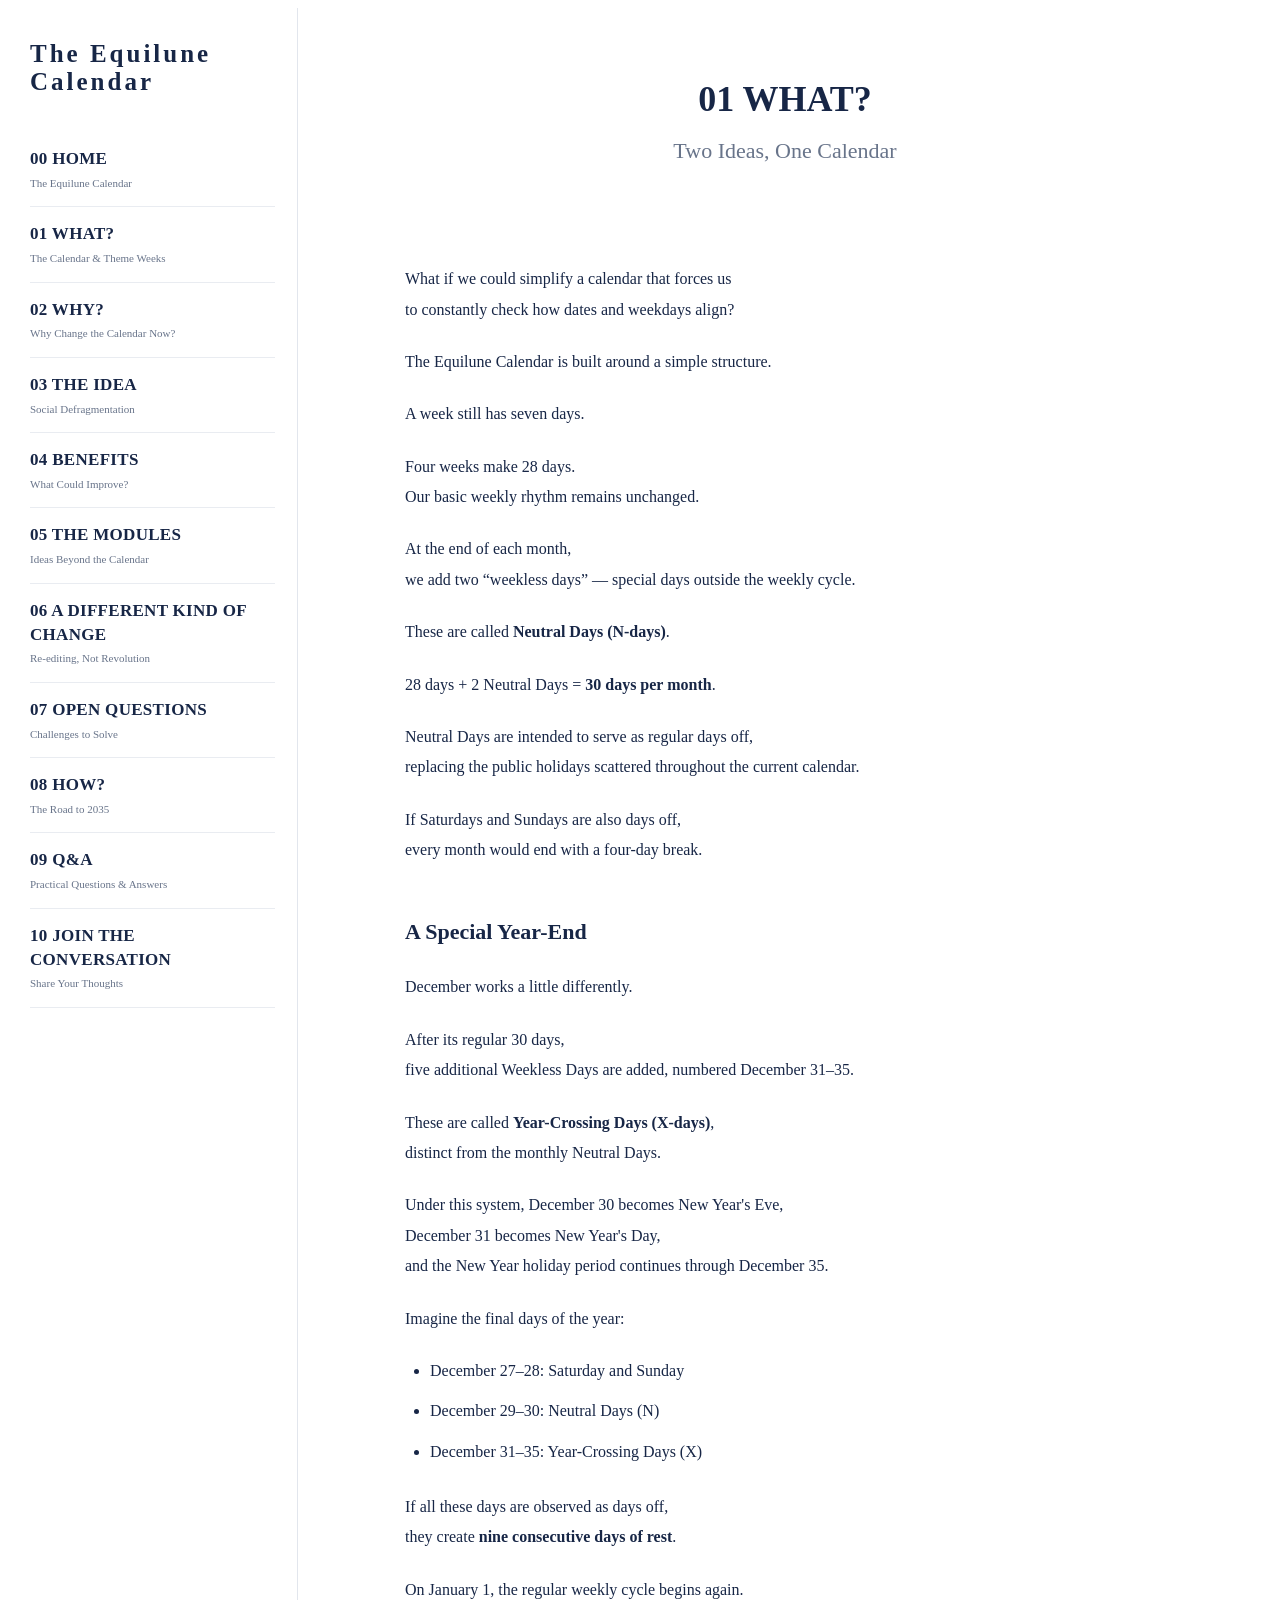
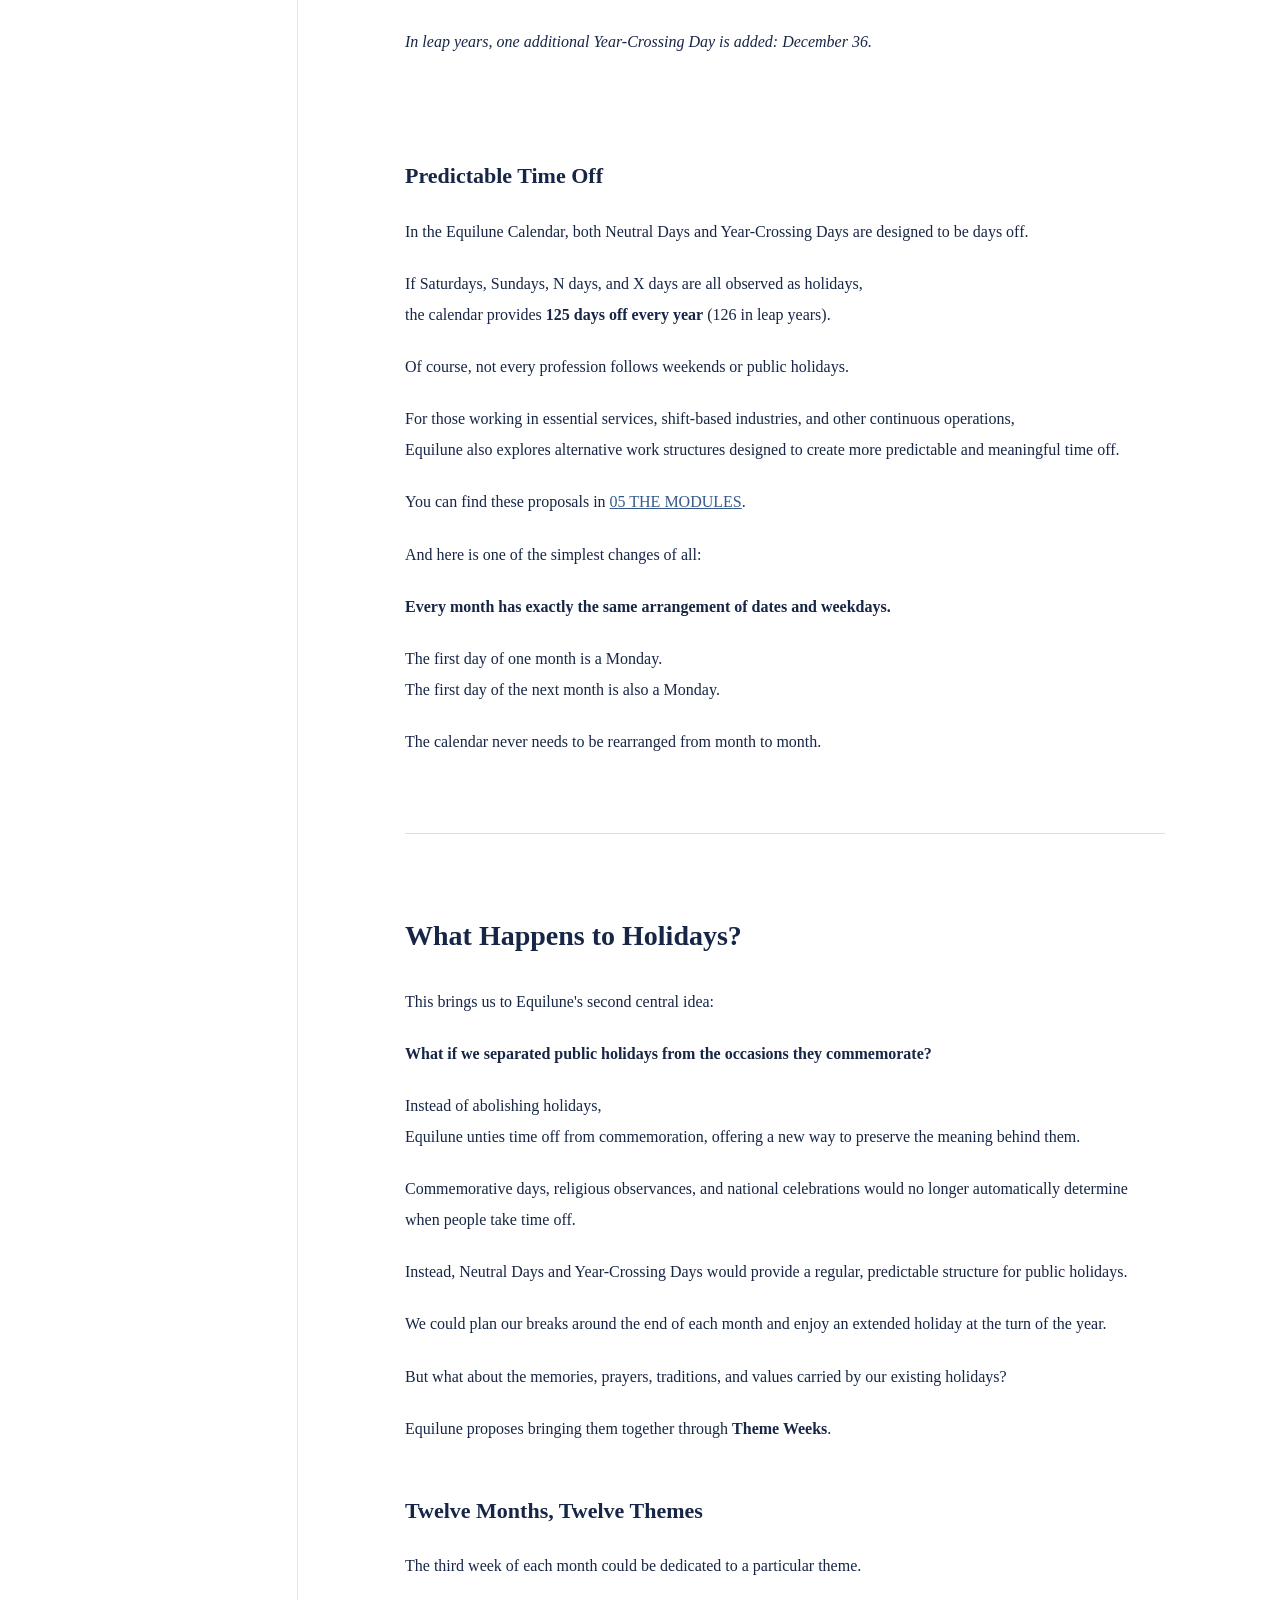
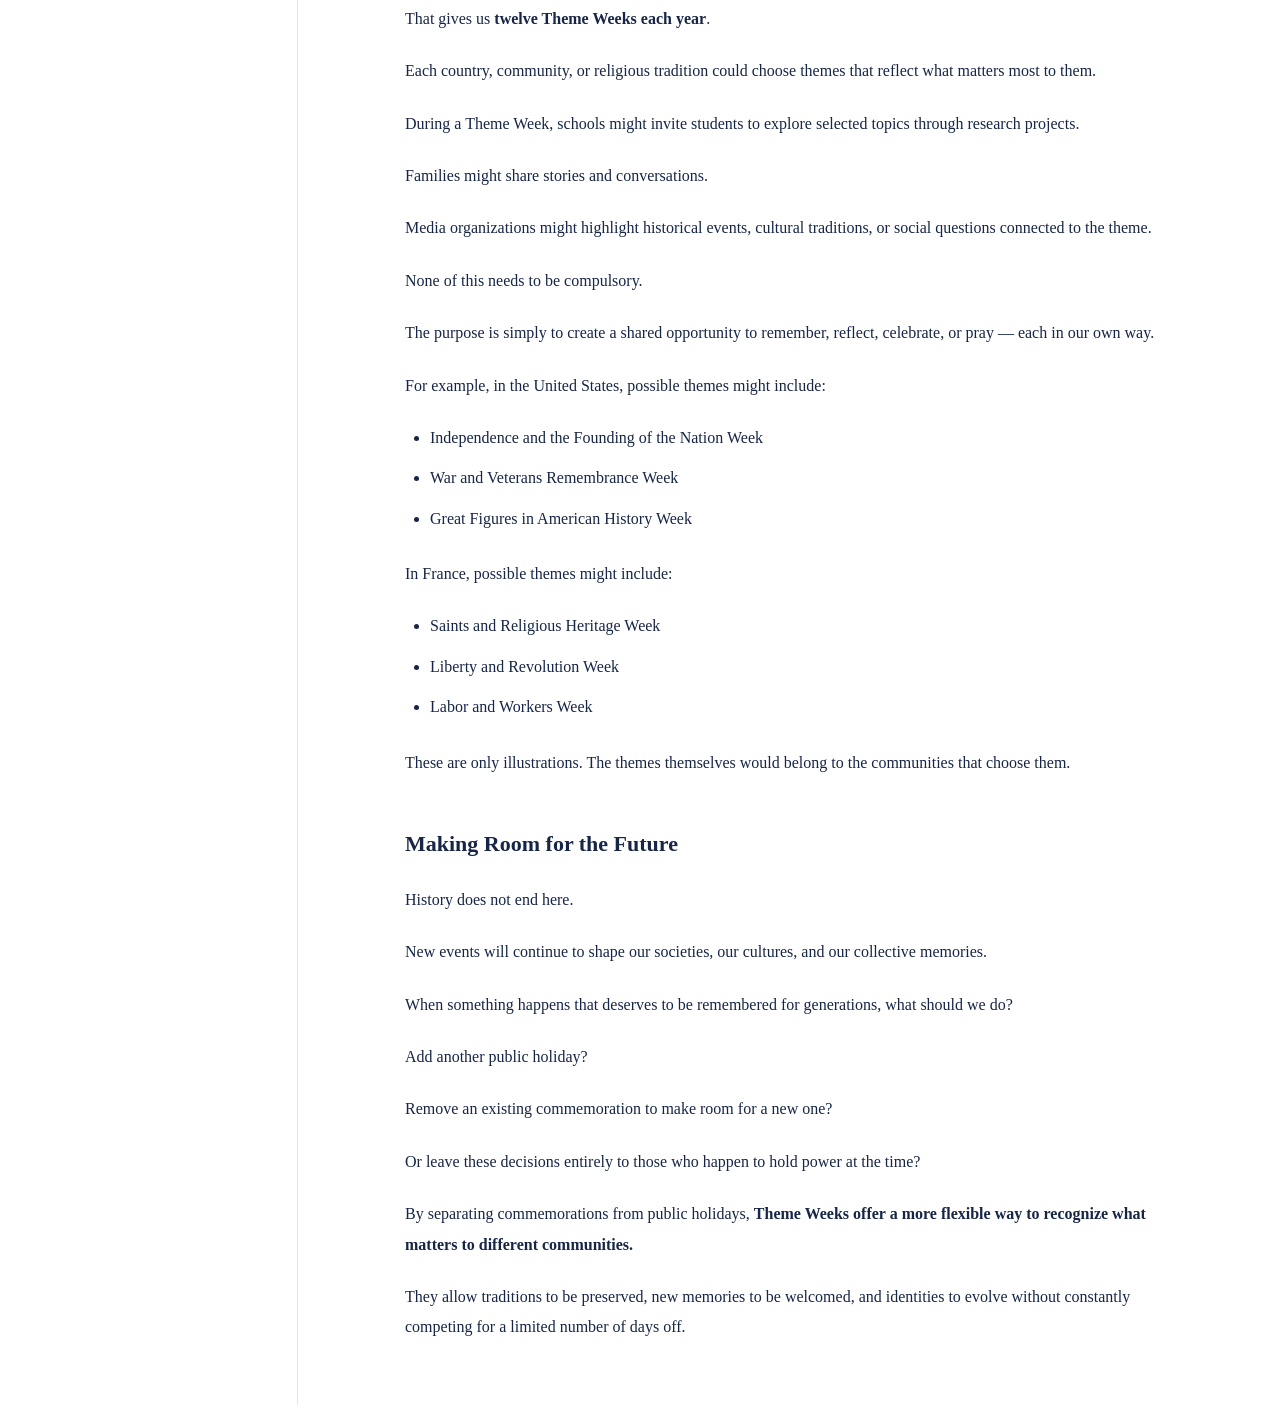
==== 01what.html @ 4f6af160 "Rename what.html to 01what.html" ====
<!DOCTYPE html>
<html lang="en">

<head>
  <meta charset="UTF-8">
  <meta name="viewport" content="width=device-width, initial-scale=1.0">

  <title>What Is the Equilune Calendar? | Equilune</title>
  <meta name="description" content="Discover the Equilune Calendar: twelve equal months, Neutral Days, Year-Crossing Days, and a new way to organize holidays through Theme Weeks.">

  <link rel="stylesheet" href="style.css">
  <link rel="icon" type="image/png" href="/favicon.PNG">
  <link rel="apple-touch-icon" href="/apple-touch-icon.PNG">
</head>

<body>

<div class="site-layout">

  <!-- PC用サイドメニュー -->
  <aside class="sidebar">
    <a href="index.html" class="site-logo">The Equilune Calendar</a>

    <nav class="site-nav" aria-label="Main navigation">
      <a href="index.html"><span class="nav-title">00 HOME</span><span class="nav-subtitle">The Equilune Calendar</span></a>
      <a href="what.html"><span class="nav-title">01 WHAT?</span><span class="nav-subtitle">The Calendar &amp; Theme Weeks</span></a>
      <a href="why.html"><span class="nav-title">02 WHY?</span><span class="nav-subtitle">Why Change the Calendar Now?</span></a>
      <a href="idea.html"><span class="nav-title">03 THE IDEA</span><span class="nav-subtitle">Social Defragmentation</span></a>
      <a href="benefits.html"><span class="nav-title">04 BENEFITS</span><span class="nav-subtitle">What Could Improve?</span></a>
      <a href="modules.html"><span class="nav-title">05 THE MODULES</span><span class="nav-subtitle">Ideas Beyond the Calendar</span></a>
      <a href="change.html"><span class="nav-title">06 A DIFFERENT KIND OF CHANGE</span><span class="nav-subtitle">Re-editing, Not Revolution</span></a>
      <a href="questions.html"><span class="nav-title">07 OPEN QUESTIONS</span><span class="nav-subtitle">Challenges to Solve</span></a>
      <a href="how.html"><span class="nav-title">08 HOW?</span><span class="nav-subtitle">The Road to 2035</span></a>
      <a href="qa.html"><span class="nav-title">09 Q&amp;A</span><span class="nav-subtitle">Practical Questions &amp; Answers</span></a>
      <a href="join.html"><span class="nav-title">10 JOIN THE CONVERSATION</span><span class="nav-subtitle">Share Your Thoughts</span></a>
    </nav>
  </aside>

  <!-- スマホ用ヘッダー -->
  <header class="mobile-header">
    <a href="index.html" class="site-logo">The Equilune Calendar</a>

    <details class="mobile-menu">
      <summary aria-label="Open navigation menu">☰</summary>

      <nav class="site-nav" aria-label="Mobile navigation">
        <a href="index.html"><span class="nav-title">00 HOME</span><span class="nav-subtitle">The Equilune Calendar</span></a>
        <a href="what.html"><span class="nav-title">01 WHAT?</span><span class="nav-subtitle">The Calendar &amp; Theme Weeks</span></a>
        <a href="why.html"><span class="nav-title">02 WHY?</span><span class="nav-subtitle">Why Change the Calendar Now?</span></a>
        <a href="idea.html"><span class="nav-title">03 THE IDEA</span><span class="nav-subtitle">Social Defragmentation</span></a>
        <a href="benefits.html"><span class="nav-title">04 BENEFITS</span><span class="nav-subtitle">What Could Improve?</span></a>
        <a href="modules.html"><span class="nav-title">05 THE MODULES</span><span class="nav-subtitle">Ideas Beyond the Calendar</span></a>
        <a href="change.html"><span class="nav-title">06 A DIFFERENT KIND OF CHANGE</span><span class="nav-subtitle">Re-editing, Not Revolution</span></a>
        <a href="questions.html"><span class="nav-title">07 OPEN QUESTIONS</span><span class="nav-subtitle">Challenges to Solve</span></a>
        <a href="how.html"><span class="nav-title">08 HOW?</span><span class="nav-subtitle">The Road to 2035</span></a>
        <a href="qa.html"><span class="nav-title">09 Q&amp;A</span><span class="nav-subtitle">Practical Questions &amp; Answers</span></a>
        <a href="join.html"><span class="nav-title">10 JOIN THE CONVERSATION</span><span class="nav-subtitle">Share Your Thoughts</span></a>
      </nav>
    </details>
  </header>

  <!-- 本文 -->
  <main class="main-content">

    <article class="equilune-article">

      <h1>01 WHAT?</h1>
      <h2 class="page-subtitle">Two Ideas, One Calendar</h2>

      <div class="article-body">

        <p>What if we could simplify a calendar that forces us <br>to constantly check how dates and weekdays align?</p>

        <p>The Equilune Calendar is built around a simple structure.</p>

        <p>A week still has seven days.</p>

        <p>Four weeks make 28 days. <br>Our basic weekly rhythm remains unchanged.</p>

        <p>At the end of each month, <br>we add two “weekless days” — special days outside the weekly cycle.</p>

        <p>These are called <strong>Neutral Days (N-days)</strong>.</p>

        <p>28 days + 2 Neutral Days = <strong>30 days per month</strong>.</p>

        <p>Neutral Days are intended to serve as regular days off, <br>replacing the public holidays scattered throughout the current calendar.</p>

        <p>If Saturdays and Sundays are also days off,<br> every month would end with a four-day break.</p>

        <h3>A Special Year-End</h3>

        <p>December works a little differently.</p>

        <p>After its regular 30 days,<br> five additional Weekless Days are added, numbered December 31–35.</p>

        <p>These are called <strong>Year-Crossing Days (X-days)</strong>,<br> distinct from the monthly Neutral Days.</p>

        <p>Under this system, December 30 becomes New Year's Eve,<br>December 31 becomes New Year's Day, <br>and the New Year holiday period continues through December 35.</p>

        <p>Imagine the final days of the year:</p>

        <ul>
          <li>December 27–28: Saturday and Sunday</li>
          <li>December 29–30: Neutral Days (N)</li>
          <li>December 31–35: Year-Crossing Days (X)</li>
        </ul>

        <p>If all these days are observed as days off,<br> they create <strong>nine consecutive days of rest</strong>.</p>

        <p>On January 1, the regular weekly cycle begins again.</p>

        <p><em>In leap years, one additional Year-Crossing Day is added: December 36.</em></p><br>
        <h3>Predictable Time Off</h3>

        <p>In the Equilune Calendar, both Neutral Days and Year-Crossing Days are designed to be days off.</p>

        <p>If Saturdays, Sundays, N days, and X days are all observed as holidays, <br>the calendar provides <strong>125 days off every year</strong> (126 in leap years).</p>

        <p>Of course, not every profession follows weekends or public holidays.</p>

        <p>For those working in essential services, shift-based industries, and other continuous operations, <br>Equilune also explores alternative work structures designed to create more predictable and meaningful time off.</p>

        <p>You can find these proposals in <a href="modules.html">05 THE MODULES</a>.</p>

        <p>And here is one of the simplest changes of all:</p>

        <p><strong>Every month has exactly the same arrangement of dates and weekdays.</strong></p>

        <p>The first day of one month is a Monday. <br>The first day of the next month is also a Monday.</p>

        <p>The calendar never needs to be rearranged from month to month.</p>

        <hr>

        <h2>What Happens to Holidays?</h2>

        <p>This brings us to Equilune's second central idea:</p>

        <p><strong>What if we separated public holidays from the occasions they commemorate?</strong></p>

        <p>Instead of abolishing holidays,<br> Equilune unties time off from commemoration, offering a new way to preserve the meaning behind them.</p>

        <p>Commemorative days, religious observances, and national celebrations would no longer automatically determine when people take time off.</p>

        <p>Instead, Neutral Days and Year-Crossing Days would provide a regular, predictable structure for public holidays.</p>

        <p>We could plan our breaks around the end of each month and enjoy an extended holiday at the turn of the year.</p>

        <p>But what about the memories, prayers, traditions, and values carried by our existing holidays?</p>

        <p>Equilune proposes bringing them together through <strong>Theme Weeks</strong>.</p>

        <h3>Twelve Months, Twelve Themes</h3>

        <p>The third week of each month could be dedicated to a particular theme.</p>

        <p>That gives us <strong>twelve Theme Weeks each year</strong>.</p>

        <p>Each country, community, or religious tradition could choose themes that reflect what matters most to them.</p>

        <p>During a Theme Week, schools might invite students to explore selected topics through research projects.</p>

        <p>Families might share stories and conversations.</p>

        <p>Media organizations might highlight historical events, cultural traditions, or social questions connected to the theme.</p>

        <p>None of this needs to be compulsory.</p>

        <p>The purpose is simply to create a shared opportunity to remember, reflect, celebrate, or pray — each in our own way.</p>

        <p>For example, in the United States, possible themes might include:</p>

        <ul>
          <li>Independence and the Founding of the Nation Week</li>
          <li>War and Veterans Remembrance Week</li>
          <li>Great Figures in American History Week</li>
        </ul>

        <p>In France, possible themes might include:</p>

        <ul>
          <li>Saints and Religious Heritage Week</li>
          <li>Liberty and Revolution Week</li>
          <li>Labor and Workers Week</li>
        </ul>

        <p>These are only illustrations. The themes themselves would belong to the communities that choose them.</p>

        <h3>Making Room for the Future</h3>

        <p>History does not end here.</p>

        <p>New events will continue to shape our societies, our cultures, and our collective memories.</p>

        <p>When something happens that deserves to be remembered for generations, what should we do?</p>

        <p>Add another public holiday?</p>

        <p>Remove an existing commemoration to make room for a new one?</p>

        <p>Or leave these decisions entirely to those who happen to hold power at the time?</p>

        <p>By separating commemorations from public holidays, <strong>Theme Weeks offer a more flexible way to recognize what matters to different communities.</strong></p>

        <p>They allow traditions to be preserved, new memories to be welcomed, and identities to evolve without constantly competing for a limited number of days off.</p>

      </div>

    </article>

  </main>

</div>

</body>
</html>
---- style.css ----
body {
  background-color: white;
  color: #172646;
  text-align: center;
}

img {
  width: 100%;
  max-width: 900px;
  height: auto;
}
/* =========================
   EQUILUNE SITE NAVIGATION
   ========================= */

/* 全体のレイアウト */
.site-layout {
  display: flex;
  min-height: 100vh;
}

/* PC用サイドバー */
.sidebar {
  width: 290px;
  flex-shrink: 0;
  box-sizing: border-box;
  padding: 32px 22px;
  border-right: 1px solid #e2e6ed;
  background: #ffffff;
  text-align: left;
}

/* サイトロゴ */
.site-logo {
  display: block;
  color: #172646;
  font-family: Georgia, serif;
  font-size: 25px;
  letter-spacing: 3px;
  font-weight: bold;
  text-decoration: none;
  margin-bottom: 36px;
}

/* メニュー全体 */
.site-nav {
  display: flex;
  flex-direction: column;
}

/* 各メニュー項目 */
.site-nav a {
  display: block;
  padding: 15px 0;
  border-bottom: 1px solid #e9ecf1;
  text-decoration: none;
  color: #172646;
}

/* 大きなメニュー名 */
.nav-title {
  display: block;
  font-family: Georgia, serif;
  font-size: 17px;
  font-weight: bold;
  line-height: 1.4;
  letter-spacing: 0.3px;
}

/* 小さなサブタイトル */
.nav-subtitle {
  display: block;
  margin-top: 4px;
  font-size: 11px;
  line-height: 1.5;
  color: #68748a;
}

/* マウスを乗せたとき */
.site-nav a:hover {
  color: #637da5;
}

/* 本文 */
.main-content {
  flex: 1;
  min-width: 0;
  box-sizing: border-box;
  padding: 40px 24px;
  text-align: center;
}

/* PCではスマホ用ヘッダーを隠す */
.mobile-header {
  display: none;
}

/* =========================
   MOBILE
   ========================= */

@media (max-width: 768px) {

  .site-layout {
    display: block;
  }

  /* PC用サイドバーを隠す */
  .sidebar {
    display: none;
  }

  /* スマホ用ヘッダー */
  .mobile-header {
    display: flex;
    align-items: center;
    justify-content: space-between;
    padding: 18px 22px;
    border-bottom: 1px solid #e2e6ed;
    position: relative;
    background: white;
    text-align: left;
  }

  .mobile-header .site-logo {
    margin: 0;
    font-size: 21px;
  }

  /* ハンバーガーメニュー */
  .mobile-menu summary {
    list-style: none;
    cursor: pointer;
    font-size: 28px;
    color: #172646;
  }

  .mobile-menu summary::-webkit-details-marker {
    display: none;
  }

  /* 開いたメニュー */
  .mobile-menu nav {
    position: absolute;
    top: 100%;
    left: 0;
    right: 0;
    z-index: 100;
    background: white;
    padding: 12px 25px 30px;
    border-bottom: 1px solid #e2e6ed;
    box-shadow: 0 8px 15px rgba(0, 0, 0, 0.06);
    max-height: 75vh;
    overflow-y: auto;
  }

  .mobile-menu .nav-title {
    font-size: 19px;
  }

  .mobile-menu .nav-subtitle {
    font-size: 12px;
  }

  /* 本文 */
  .main-content {
    padding: 28px 16px;
  }
}

/* =========================
   EQUILUNE ARTICLE PAGES
   ========================= */

.equilune-article {
  max-width: 760px;
  margin: 0 auto;
  color: #172646;
}

.equilune-article h1 {
  font-family: Georgia, serif;
  font-size: 36px;
  margin-bottom: 12px;
  text-align: center;
}

.equilune-article .page-subtitle {
  font-family: Georgia, serif;
  font-size: 22px;
  font-weight: normal;
  text-align: center;
  margin-bottom: 100px;
  color: #68748a;
}

.article-body {
  text-align: left;
  font-size: 16px;
  line-height: 1.9;
}

.article-body p {
  margin: 0 0 22px;
}

.article-body h2 {
  font-family: Georgia, serif;
  font-size: 28px;
  margin: 55px 0 25px;
}

.article-body h3 {
  font-family: Georgia, serif;
  font-size: 22px;
  margin: 45px 0 20px;
}

.article-body ul {
  padding-left: 25px;
  margin-bottom: 25px;
}

.article-body li {
  margin-bottom: 10px;
}

.article-body a {
  color: #365a8c;
  text-decoration: underline;
}

.article-body hr {
  border: none;
  border-top: 1px solid #d9dfe8;
  margin: 75px 0;
}

@media (max-width: 768px) {
  .equilune-article h1 {
    font-size: 30px;
  }

  .equilune-article .page-subtitle {
    font-size: 19px;
    margin-bottom: 75px;
  }

  .article-body {
    font-size: 15px;
    line-height: 1.85;
  }

  .article-body h2 {
    font-size: 25px;
  }

  .article-body h3 {
    font-size: 21px;
  }
}
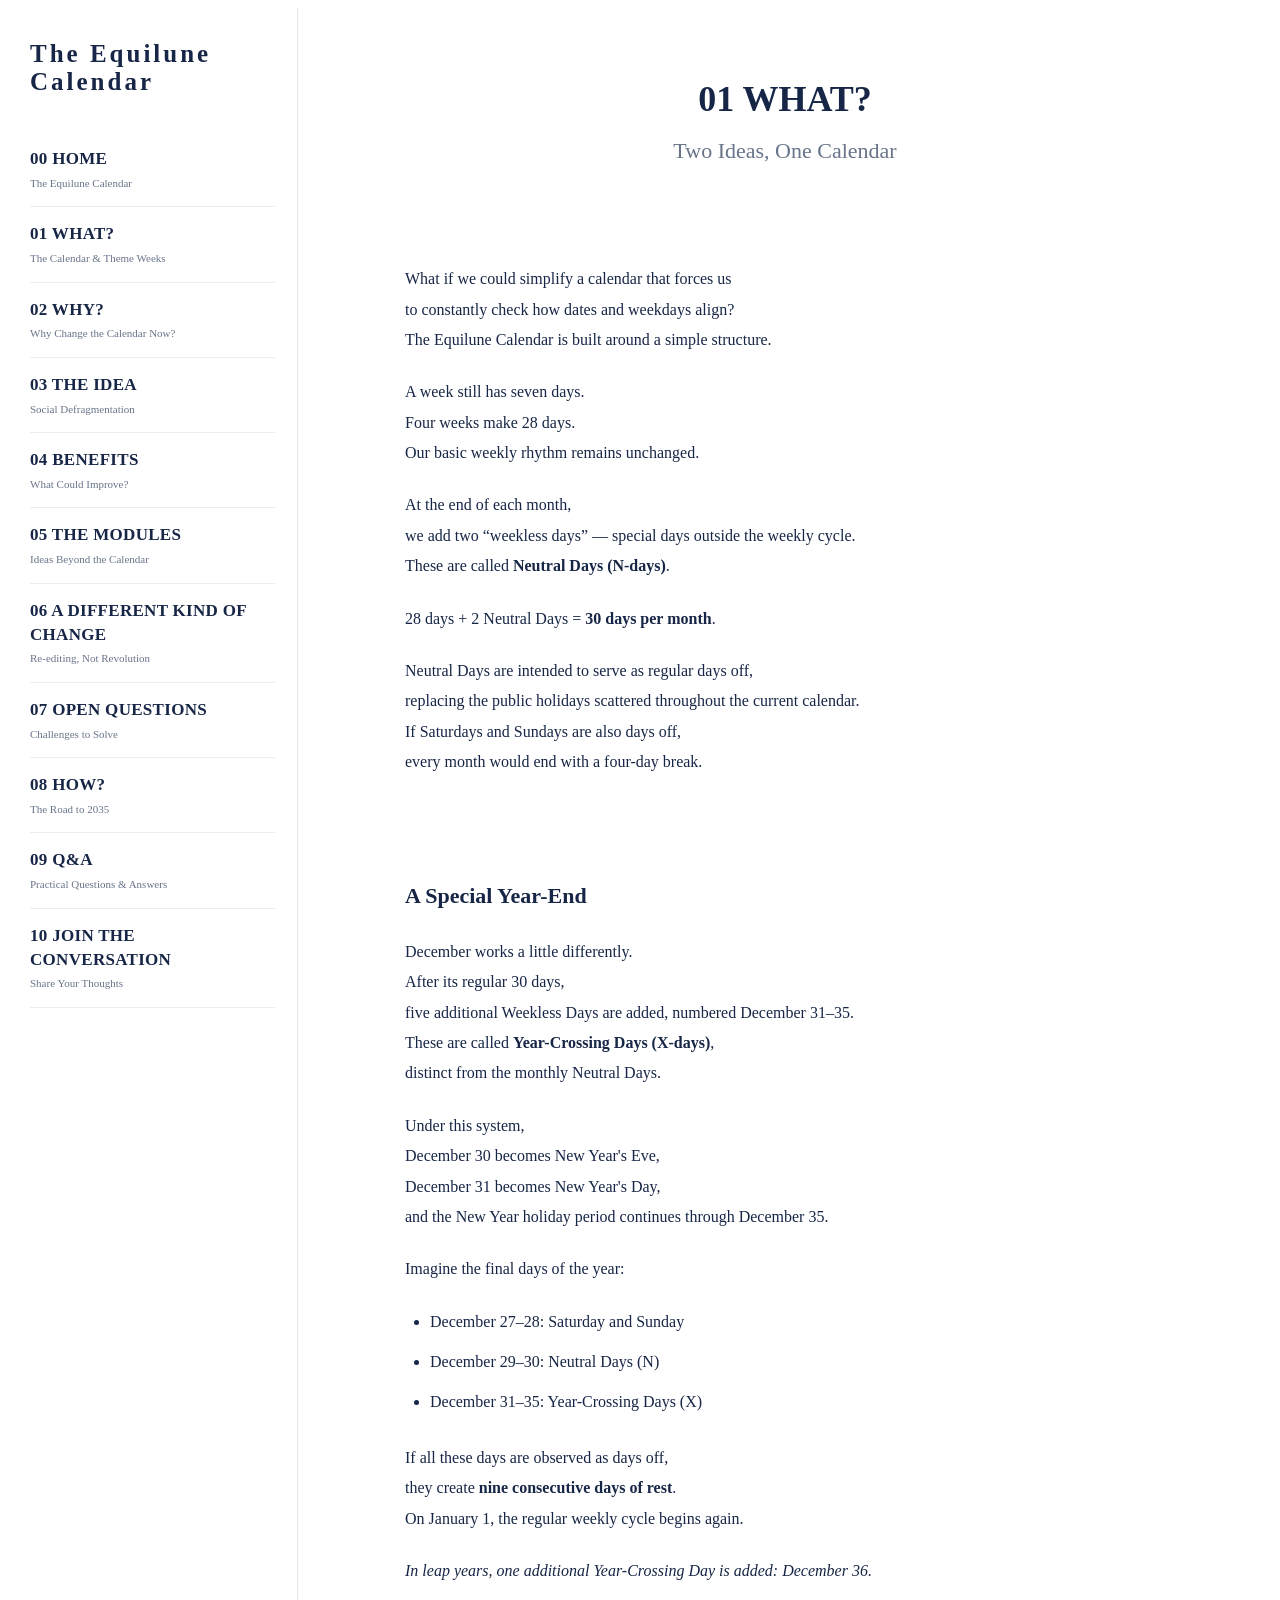
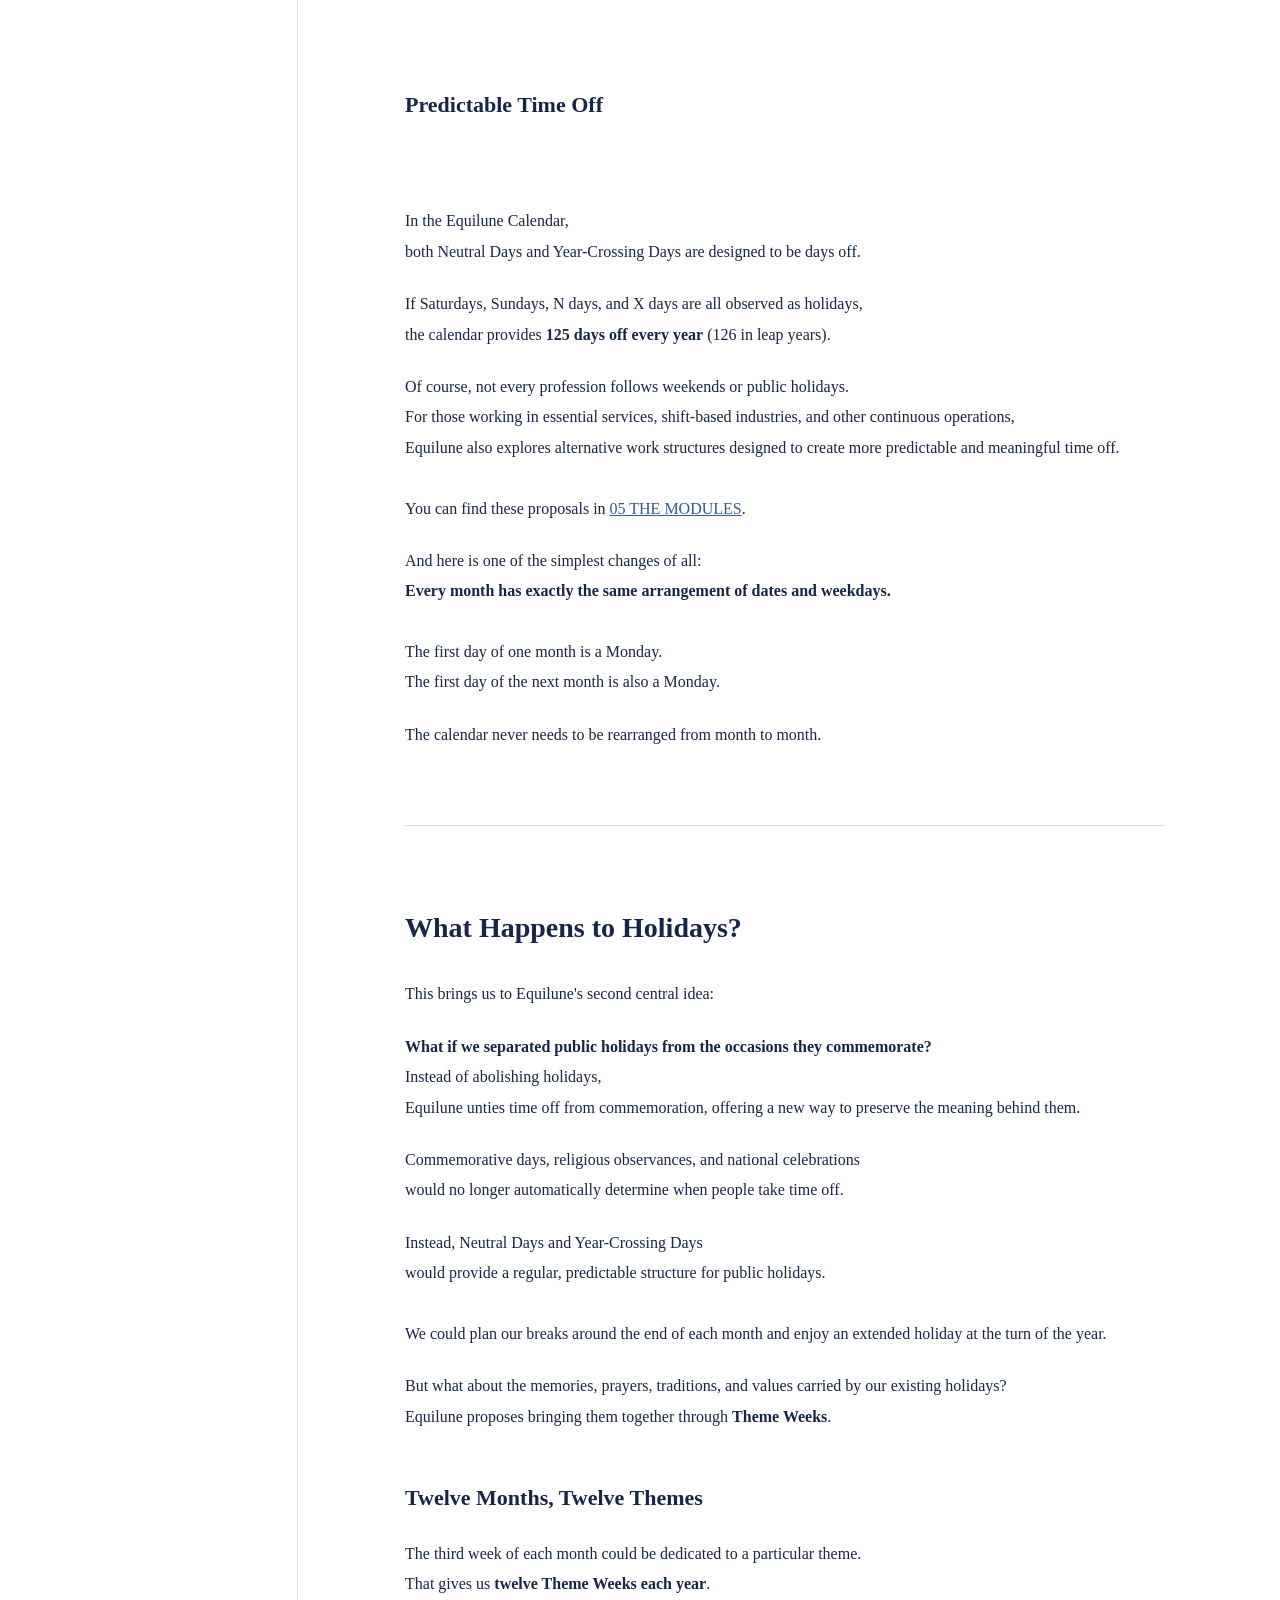
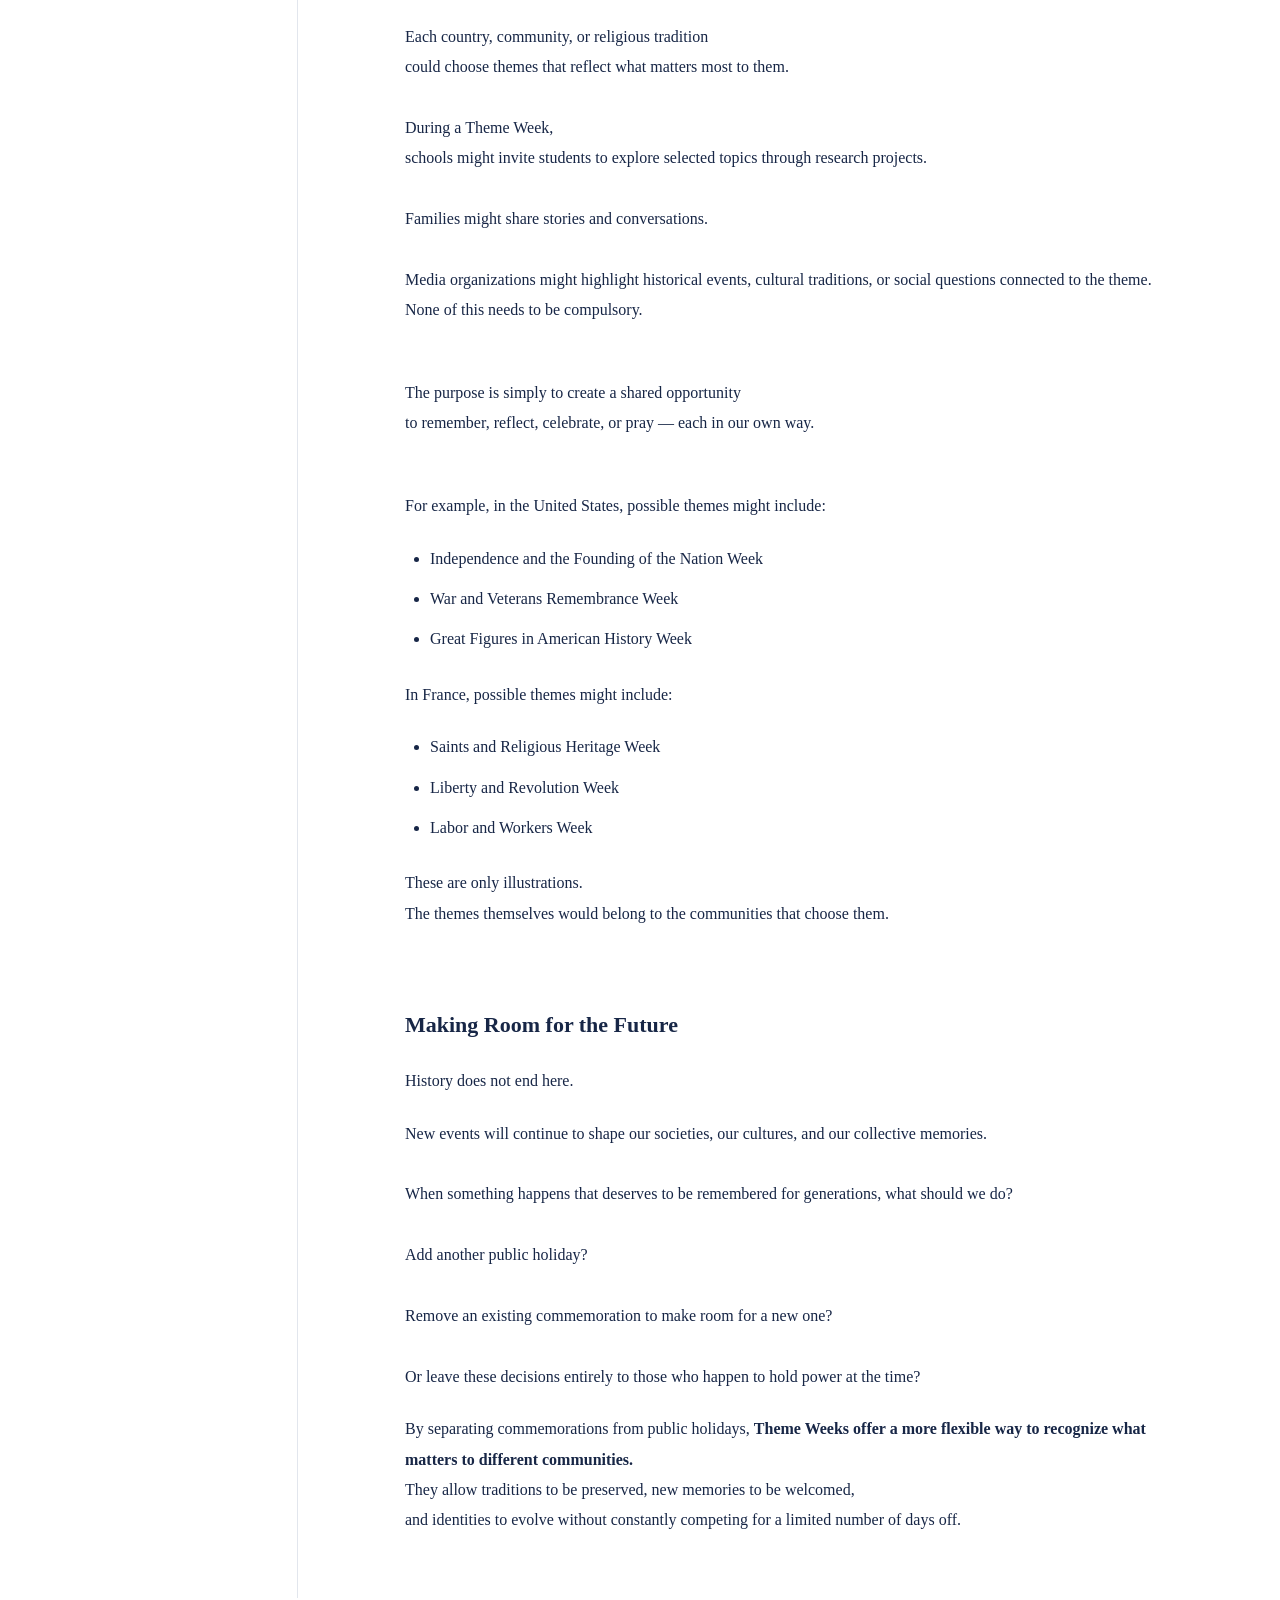
==== commit a78cefa8: "Refactor content for improved readability and structure Updated the text to enhance clarity and flow" ====
--- a/01what.html
+++ b/01what.html
@@ -69,33 +69,31 @@
 
       <div class="article-body">
 
-        <p>What if we could simplify a calendar that forces us <br>to constantly check how dates and weekdays align?</p>
-
-        <p>The Equilune Calendar is built around a simple structure.</p>
-
-        <p>A week still has seven days.</p>
-
-        <p>Four weeks make 28 days. <br>Our basic weekly rhythm remains unchanged.</p>
-
-        <p>At the end of each month, <br>we add two “weekless days” — special days outside the weekly cycle.</p>
-
-        <p>These are called <strong>Neutral Days (N-days)</strong>.</p>
+        <p>What if we could simplify a calendar that forces us <br>to constantly check how dates and weekdays align?<br>
+        The Equilune Calendar is built around a simple structure.</p>
+
+        <p>A week still has seven days.<br>
+          Four weeks make 28 days. <br>Our basic weekly rhythm remains unchanged.</p>
+
+        <p>At the end of each month, <br>we add two “weekless days” — special days outside the weekly cycle.<br>
+          These are called <strong>Neutral Days (N-days)</strong>.</p>
 
         <p>28 days + 2 Neutral Days = <strong>30 days per month</strong>.</p>
 
-        <p>Neutral Days are intended to serve as regular days off, <br>replacing the public holidays scattered throughout the current calendar.</p>
-
-        <p>If Saturdays and Sundays are also days off,<br> every month would end with a four-day break.</p>
+        <p>Neutral Days are intended to serve as regular days off, <br>replacing the public holidays scattered throughout the current calendar.<br>
+          If Saturdays and Sundays are also days off,<br> every month would end with a four-day break.</p>
+        <br>
 
         <h3>A Special Year-End</h3>
 
-        <p>December works a little differently.</p>
-
-        <p>After its regular 30 days,<br> five additional Weekless Days are added, numbered December 31–35.</p>
-
-        <p>These are called <strong>Year-Crossing Days (X-days)</strong>,<br> distinct from the monthly Neutral Days.</p>
-
-        <p>Under this system, December 30 becomes New Year's Eve,<br>December 31 becomes New Year's Day, <br>and the New Year holiday period continues through December 35.</p>
+        <p>December works a little differently.<br>
+        After its regular 30 days,<br> five additional Weekless Days are added, numbered December 31–35.<br>
+        These are called <strong>Year-Crossing Days (X-days)</strong>,<br> distinct from the monthly Neutral Days.</p>
+
+        <p>Under this system,<br>
+          December 30 becomes New Year's Eve,<br>
+          December 31 becomes New Year's Day,<br>
+          and the New Year holiday period continues through December 35.</p>
 
         <p>Imagine the final days of the year:</p>
 
@@ -105,28 +103,28 @@
           <li>December 31–35: Year-Crossing Days (X)</li>
         </ul>
 
-        <p>If all these days are observed as days off,<br> they create <strong>nine consecutive days of rest</strong>.</p>
-
-        <p>On January 1, the regular weekly cycle begins again.</p>
+        <p>If all these days are observed as days off,<br> they create <strong>nine consecutive days of rest</strong>.<br>
+          On January 1, the regular weekly cycle begins again.</p>
 
         <p><em>In leap years, one additional Year-Crossing Day is added: December 36.</em></p><br>
         <h3>Predictable Time Off</h3>
-
-        <p>In the Equilune Calendar, both Neutral Days and Year-Crossing Days are designed to be days off.</p>
+<br><br>
+        <p>In the Equilune Calendar, 
+         <br> both Neutral Days and Year-Crossing Days are designed to be days off.</p>
 
         <p>If Saturdays, Sundays, N days, and X days are all observed as holidays, <br>the calendar provides <strong>125 days off every year</strong> (126 in leap years).</p>
 
-        <p>Of course, not every profession follows weekends or public holidays.</p>
-
-        <p>For those working in essential services, shift-based industries, and other continuous operations, <br>Equilune also explores alternative work structures designed to create more predictable and meaningful time off.</p>
-
-        <p>You can find these proposals in <a href="modules.html">05 THE MODULES</a>.</p>
-
-        <p>And here is one of the simplest changes of all:</p>
-
-        <p><strong>Every month has exactly the same arrangement of dates and weekdays.</strong></p>
-
-        <p>The first day of one month is a Monday. <br>The first day of the next month is also a Monday.</p>
+        <p>Of course, not every profession follows weekends or public holidays.<br>
+          For those working in essential services, shift-based industries, and other continuous operations, <br>
+          Equilune also explores alternative work structures designed to create more predictable and meaningful time off.<br>
+          <br>
+          You can find these proposals in <a href="modules.html">05 THE MODULES</a>.</p>
+
+        <p>And here is one of the simplest changes of all:<br>
+          <strong>Every month has exactly the same arrangement of dates and weekdays.</strong><br>
+          <br>
+          The first day of one month is a Monday. <br>
+          The first day of the next month is also a Monday.</p>
 
         <p>The calendar never needs to be rearranged from month to month.</p>
 
@@ -136,38 +134,41 @@
 
         <p>This brings us to Equilune's second central idea:</p>
 
-        <p><strong>What if we separated public holidays from the occasions they commemorate?</strong></p>
-
-        <p>Instead of abolishing holidays,<br> Equilune unties time off from commemoration, offering a new way to preserve the meaning behind them.</p>
-
-        <p>Commemorative days, religious observances, and national celebrations would no longer automatically determine when people take time off.</p>
-
-        <p>Instead, Neutral Days and Year-Crossing Days would provide a regular, predictable structure for public holidays.</p>
-
-        <p>We could plan our breaks around the end of each month and enjoy an extended holiday at the turn of the year.</p>
-
-        <p>But what about the memories, prayers, traditions, and values carried by our existing holidays?</p>
-
-        <p>Equilune proposes bringing them together through <strong>Theme Weeks</strong>.</p>
+        <p><strong>What if we separated public holidays from the occasions they commemorate?</strong><br>
+          Instead of abolishing holidays,<br> 
+          Equilune unties time off from commemoration, offering a new way to preserve the meaning behind them.</p>
+
+        <p>Commemorative days, religious observances, and national celebrations <br>
+          would no longer automatically determine when people take time off.</p>
+
+        <p>Instead, Neutral Days and Year-Crossing Days <br>
+          would provide a regular, predictable structure for public holidays.<br>
+          <br>
+        We could plan our breaks around the end of each month and enjoy an extended holiday at the turn of the year.</p>
+
+        <p>But what about the memories, prayers, traditions, and values carried by our existing holidays?<br>
+          Equilune proposes bringing them together through <strong>Theme Weeks</strong>.</p>
 
         <h3>Twelve Months, Twelve Themes</h3>
 
-        <p>The third week of each month could be dedicated to a particular theme.</p>
-
-        <p>That gives us <strong>twelve Theme Weeks each year</strong>.</p>
-
-        <p>Each country, community, or religious tradition could choose themes that reflect what matters most to them.</p>
-
-        <p>During a Theme Week, schools might invite students to explore selected topics through research projects.</p>
-
-        <p>Families might share stories and conversations.</p>
-
-        <p>Media organizations might highlight historical events, cultural traditions, or social questions connected to the theme.</p>
-
-        <p>None of this needs to be compulsory.</p>
-
-        <p>The purpose is simply to create a shared opportunity to remember, reflect, celebrate, or pray — each in our own way.</p>
-
+        <p>The third week of each month could be dedicated to a particular theme.<br>
+          That gives us <strong>twelve Theme Weeks each year</strong>.</p>
+
+        <p>Each country, community, or religious tradition <br>
+          could choose themes that reflect what matters most to them.<br>
+          <br>
+          During a Theme Week,<br>
+          schools might invite students to explore selected topics through research projects.<br>
+          <br>
+          Families might share stories and conversations.<br>
+          <br>
+          Media organizations might highlight historical events, cultural traditions, or social questions connected to the theme.<br>
+          None of this needs to be compulsory.</p>
+        <br>
+
+        <p>The purpose is simply to create a shared opportunity 
+          <br>to remember, reflect, celebrate, or pray — each in our own way.</p>
+<br>
         <p>For example, in the United States, possible themes might include:</p>
 
         <ul>
@@ -184,25 +185,27 @@
           <li>Labor and Workers Week</li>
         </ul>
 
-        <p>These are only illustrations. The themes themselves would belong to the communities that choose them.</p>
+        <p>These are only illustrations. <br>
+          The themes themselves would belong to the communities that choose them.<br>
+          <br>
 
         <h3>Making Room for the Future</h3>
 
         <p>History does not end here.</p>
 
-        <p>New events will continue to shape our societies, our cultures, and our collective memories.</p>
-
-        <p>When something happens that deserves to be remembered for generations, what should we do?</p>
-
-        <p>Add another public holiday?</p>
-
-        <p>Remove an existing commemoration to make room for a new one?</p>
-
-        <p>Or leave these decisions entirely to those who happen to hold power at the time?</p>
-
-        <p>By separating commemorations from public holidays, <strong>Theme Weeks offer a more flexible way to recognize what matters to different communities.</strong></p>
-
-        <p>They allow traditions to be preserved, new memories to be welcomed, and identities to evolve without constantly competing for a limited number of days off.</p>
+        <p>New events will continue to shape our societies, our cultures, and our collective memories.<br>
+          <br>
+          When something happens that deserves to be remembered for generations, what should we do?<br>
+          <br>
+          Add another public holiday?<br>
+          <br>
+          Remove an existing commemoration to make room for a new one?<br>
+          <br>
+          Or leave these decisions entirely to those who happen to hold power at the time?</p>
+
+        <p>By separating commemorations from public holidays, <strong>Theme Weeks offer a more flexible way to recognize what matters to different communities.</strong><br>
+          They allow traditions to be preserved, new memories to be welcomed, 
+          <br>and identities to evolve without constantly competing for a limited number of days off.</p>
 
       </div>
 
